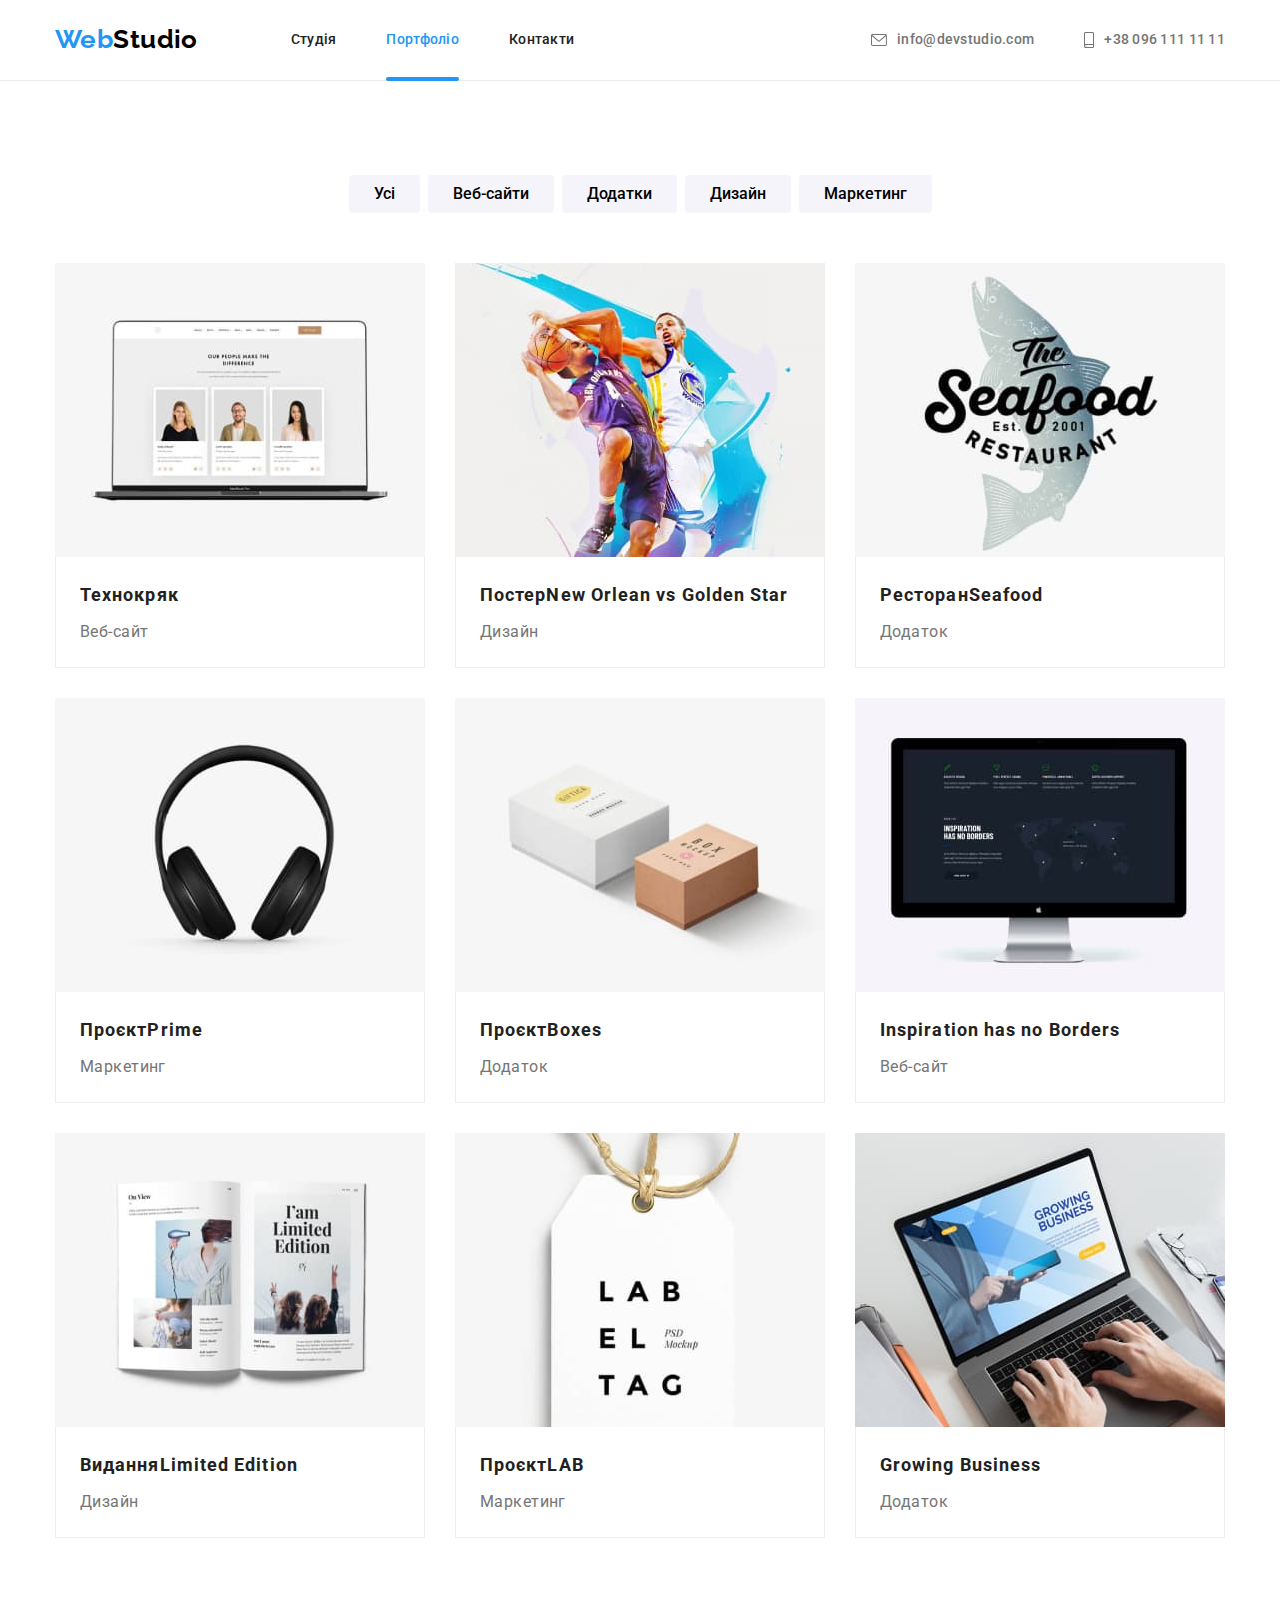
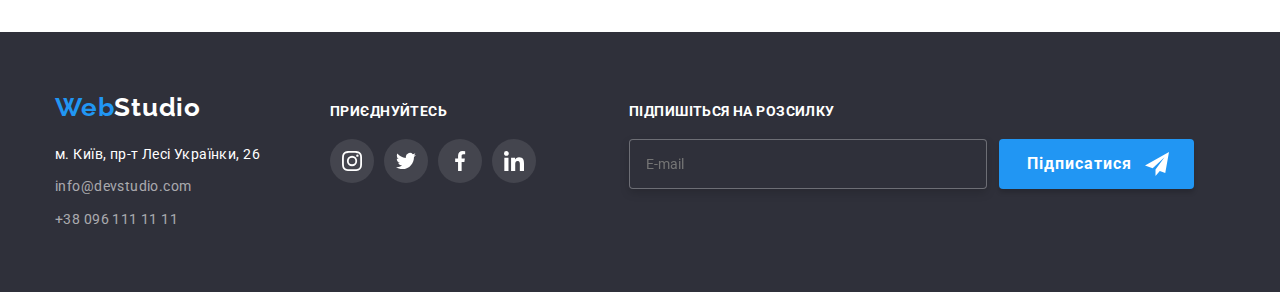
==== portfolio.html @ 055413d2 "add files from goit-markup-hw-06" ====
<!DOCTYPE html>
<html lang="uk">
  <head>
    <meta charset="UTF-8" />
    <meta http-equiv="X-UA-Compatible" content="IE=edge" />
    <meta name="viewport" content="width=device-width, initial-scale=1.0" />
    <title>Portfolio</title>
    <link
      href="https://fonts.googleapis.com/css2?family=Raleway:wght@700&family=Roboto:wght@400;500;700;900&display=swap"
      rel="stylesheet"
    />
    <link
      rel="stylesheet"
      href="https://cdnjs.cloudflare.com/ajax/libs/modern-normalize/1.1.0/modern-normalize.min.css"
    />
    <link rel="stylesheet" href="./css/styles.css" />
  </head>

  <body>
    <header class="page-header">
      <div class="container main-nav">
        <div class="box main-nav">
          <a class="logo link" href="./index.html"
            >Web<span class="studio">Studio</span></a
          >
          <nav>
            <ul class="site-nav list">
              <li class="item">
                <a class="link" href="./index.html">Студія</a>
              </li>
              <li class="item">
                <a class="link current" href="./portfolio.html">Портфоліо</a>
              </li>
              <li class="item">
                <a class="link" href="#">Контакти</a>
              </li>
            </ul>
          </nav>
        </div>

        <div class="box main-nav">
          <ul class="contacts-list list">
            <li class="item">
              <a href="mailto:info@devstudio.com" class="link">
                <svg class="mail-soc-icon" width="16" height="12">
                  <use href="./images/symbol-defs.svg#icon-envelope"></use>
                </svg>
                info@devstudio.com
              </a>
            </li>
            <li class="item">
              <a href="tel:+380961111111" class="link">
                <svg class="tel-soc-icon" width="10" height="16">
                  <use href="./images/symbol-defs.svg#icon-smartphone"></use>
                </svg>
                +38 096 111 11 11</a
              >
            </li>
          </ul>
        </div>
      </div>
    </header>

    <main>
      <section class="portfolio-hero">
        <div class="container">
          <h1 class="visually-hidden">Фільтр</h1>

          <ul class="page-list list">
            <li class="some-item">
              <button class="modal-btn-list" type="button">Усі</button>
            </li>
            <li class="some-item">
              <button class="modal-btn-list" type="button">Веб-сайти</button>
            </li>
            <li class="some-item">
              <button class="modal-btn-list" type="button">Додатки</button>
            </li>
            <li class="some-item">
              <button class="modal-btn-list" type="button">Дизайн</button>
            </li>
            <li class="some-item">
              <button class="modal-btn-list" type="button">Маркетинг</button>
            </li>
          </ul>

          <ul class="portfolio-list list">
            <li class="item">
              <a class="card-link link" href="#">
                <div class="project-thumb">
                  <img
                    src="./images/project1.jpg"
                    alt="Екран ноутбука з відкритим сайтом"
                    width="370"
                    height="294"
                  />
                  <p class="text-overlay">
                    Ресурс пропонує комплексні пропозиції з різним рівнем
                    функціоналу та сервісів. Все це дозволить відвідувачу
                    отримати вичерпні відомості про компанію чи приватну особу.
                  </p>
                </div>

                <div class="card-title">
                  <h2 class="portfolio-title">Технокряк</h2>
                  <p class="portfolio-text">Веб-сайт</p>
                </div>
              </a>
            </li>
            <li class="item">
              <a class="card-link link" href="#">
                <div class="project-thumb">
                  <img
                    src="./images/project2.jpg"
                    alt="Двоє баскетболістів підстрибують з м`ячем"
                    width="370"
                    height="294"
                  />
                  <p class="text-overlay">
                    Ресурс пропонує комплексні пропозиції з різним рівнем
                    функціоналу та сервісів. Все це дозволить відвідувачу
                    отримати вичерпні відомості про компанію чи приватну особу.
                  </p>
                </div>
                <div class="card-title">
                  <h2 class="portfolio-title">
                    Постер<span lang="en">New Orlean vs Golden Star</span>
                  </h2>
                  <p class="portfolio-text">Дизайн</p>
                </div>
              </a>
            </li>
            <li class="item">
              <a class="card-link link" href="#">
                <div class="project-thumb">
                  <img
                    src="./images/project3.jpg"
                    alt="Логотип ресторану морської кухні"
                    width="370"
                    height="294"
                  />
                  <p class="text-overlay">
                    Ресурс пропонує комплексні пропозиції з різним рівнем
                    функціоналу та сервісів. Все це дозволить відвідувачу
                    отримати вичерпні відомості про компанію чи приватну особу.
                  </p>
                </div>
                <div class="card-title">
                  <h2 class="portfolio-title">
                    Ресторан<span lang="en">Seafood</span>
                  </h2>
                  <p class="portfolio-text">Додаток</p>
                </div>
              </a>
            </li>
            <li class="item">
              <a class="card-link link" href="#">
                <div class="project-thumb">
                  <img
                    src="./images/project4.jpg"
                    alt="Безпровідні навушники"
                    width="370"
                    height="294"
                  />
                  <p class="text-overlay">
                    Ресурс пропонує комплексні пропозиції з різним рівнем
                    функціоналу та сервісів. Все це дозволить відвідувачу
                    отримати вичерпні відомості про компанію чи приватну особу.
                  </p>
                </div>
                <div class="card-title">
                  <h2 class="portfolio-title">
                    Проєкт<span lang="en">Prime</span>
                  </h2>
                  <p class="portfolio-text">Маркетинг</p>
                </div>
              </a>
            </li>
            <li class="item">
              <a class="card-link link" href="#">
                <div class="project-thumb">
                  <img
                    src="./images/project5.jpg"
                    alt="Дві коробки більша білого кольору а менша бежевого"
                    width="370"
                    height="294"
                  />
                  <p class="text-overlay">
                    Ресурс пропонує комплексні пропозиції з різним рівнем
                    функціоналу та сервісів. Все це дозволить відвідувачу
                    отримати вичерпні відомості про компанію чи приватну особу.
                  </p>
                </div>
                <div class="card-title">
                  <h2 class="portfolio-title">
                    Проєкт<span lang="en">Boxes</span>
                  </h2>
                  <p class="portfolio-text">Додаток</p>
                </div>
              </a>
            </li>
            <li class="item">
              <a class="card-link link" href="#">
                <div class="project-thumb">
                  <img
                    src="./images/project6.jpg"
                    alt="Монітор макбука з інфографікою"
                    width="370"
                    height="294"
                  />
                  <p class="text-overlay">
                    Ресурс пропонує комплексні пропозиції з різним рівнем
                    функціоналу та сервісів. Все це дозволить відвідувачу
                    отримати вичерпні відомості про компанію чи приватну особу.
                  </p>
                </div>
                <div class="card-title">
                  <h2 class="portfolio-title" lang="en">
                    Inspiration has no Borders
                  </h2>
                  <p class="portfolio-text">Веб-сайт</p>
                </div>
              </a>
            </li>
            <li class="item">
              <a class="card-link link" href="#">
                <div class="project-thumb">
                  <img
                    src="./images/project7.jpg"
                    alt="Відкритий журнал з фотографіями та стильною типографікою"
                    width="370"
                    height="294"
                  />
                  <p class="text-overlay">
                    Ресурс пропонує комплексні пропозиції з різним рівнем
                    функціоналу та сервісів. Все це дозволить відвідувачу
                    отримати вичерпні відомості про компанію чи приватну особу.
                  </p>
                </div>
                <div class="card-title">
                  <h2 class="portfolio-title">
                    Видання<span lang="en">Limited Edition</span>
                  </h2>
                  <p class="portfolio-text">Дизайн</p>
                </div>
              </a>
            </li>

            <li class="item">
              <a class="card-link link" href="#">
                <div class="project-thumb">
                  <img
                    src="./images/project8.jpg"
                    alt="Біла етикетка з написом прямокутної форми на шнурку"
                    width="370"
                    height="294"
                  />
                  <p class="text-overlay">
                    Ресурс пропонує комплексні пропозиції з різним рівнем
                    функціоналу та сервісів. Все це дозволить відвідувачу
                    отримати вичерпні відомості про компанію чи приватну особу.
                  </p>
                </div>
                <div class="card-title">
                  <h2 class="portfolio-title">
                    Проєкт<span lang="en">LAB</span>
                  </h2>
                  <p class="portfolio-text">Маркетинг</p>
                </div>
              </a>
            </li>
            <li class="item">
              <a class="card-link link" href="#">
                <div class="project-thumb">
                  <img
                    src="./images/project9.jpg"
                    alt="Пальці людини набирають на ноутбуці текст"
                    width="370"
                    height="294"
                  />
                  <p class="text-overlay">
                    Ресурс пропонує комплексні пропозиції з різним рівнем
                    функціоналу та сервісів. Все це дозволить відвідувачу
                    отримати вичерпні відомості про компанію чи приватну особу.
                  </p>
                </div>
                <div class="card-title">
                  <h2 class="portfolio-title" lang="en">Growing Business</h2>
                  <p class="portfolio-text">Додаток</p>
                </div>
              </a>
            </li>
          </ul>
        </div>
      </section>
    </main>

    <footer class="footer">
      <div class="container footer-thumb">
        <div class="address-thumb">
          <a href="./index.html" class="logo-footer link"
            >Web<span class="studio">Studio</span></a
          >
          <address>
            <ul class="menu-list">
              <li class="list item">
                <a
                  class="address-link"
                  href="https://goo.gl/maps/z2QzcaadqmwXCN8d9"
                  target="_blank"
                  rel="noopener noreferrer nofollow"
                >
                  м. Київ, пр-т Лесі Українки, 26
                </a>
              </li>
              <li class="list item">
                <a class="link" href="mailto:info@devstudio.com"
                  >info@devstudio.com</a
                >
              </li>
              <li class="list item">
                <a class="link" href="tel:+380961111111">+38 096 111 11 11</a>
              </li>
            </ul>
          </address>
        </div>
        <div class="social-thumb">
          <p class="footer-text">приєднуйтесь</p>
          <ul class="footer-soc-list list">
            <li class="footer-soc-item">
              <a href="" class="footer-soc-link"
                ><svg class="footer-soc-icon" width="20" height="20">
                  <use href="./images/symbol-defs.svg#icon-instagram"></use>
                </svg>
              </a>
            </li>
            <li class="footer-soc-item">
              <a href="" class="footer-soc-link"
                ><svg class="footer-soc-icon" width="20" height="20">
                  <use href="./images/symbol-defs.svg#icon-twitter"></use>
                </svg>
              </a>
            </li>
            <li class="footer-soc-item">
              <a href="" class="footer-soc-link"
                ><svg class="footer-soc-icon" width="20" height="20">
                  <use href="./images/symbol-defs.svg#icon-facebook"></use>
                </svg>
              </a>
            </li>
            <li class="footer-soc-item">
              <a href="" class="footer-soc-link"
                ><svg class="footer-soc-icon" width="20" height="20">
                  <use href="./images/symbol-defs.svg#icon-linkedin"></use>
                </svg>
              </a>
            </li>
          </ul>
        </div>
        <div class="mailing-list-thumb">
          <p class="footer-text">Підпишіться на розсилку</p>
          <form class="form-footer">
            <div class="form-footer-thumb">
              <input
                class="footer-input colortext"
                type="e-mail"
                placeholder="E-mail"
                required
              />
              <button class="btn-footer" type="submit">
                Підписатися
                <svg class="footer-icon-send" width="24" height="24">
                  <use href="./images/icons.svg#icon-send"></use>
                </svg>
              </button>
            </div>
          </form>
        </div>
      </div>
    </footer>
  </body>
</html>
---- css/styles.css ----
/* колір основного тексту #212121 */
/* колір другорядного тексту #757575  */
/* білий  #ffffff */
/* акцент #2196F3 */
/* контакти у футері rgba(255, 255, 255, 0.6) */
/* секція і футер #2F303A  */
/* колір хедера #ECECEC */
/* колір невидимої секції #F5F5F5 */
/* колір секції наша команда #F5F4FA */

:root {
  --primery-text-color: #212121;
  --title-text-color: #757575;
  --accent-text-color: #2196f3;
  --primery-white-color: #ffffff;
  --primery-black-color: #000000;
  --bg-footer-color: #2f303a;
  --bg-our-team: #f5f4fa;
  --address-footer: rgba(255, 255, 255, 0.6);
  --button-color: #188ce8;
  --button-bcg-color: #f5f4fa;
}

body {
  background-color: var(--primery-white-color);
  font-family: "Roboto", sans-serif;
  color: var(--primery-text-color);
  font-size: 14px;
  letter-spacing: 0.03em;
}

.list {
  list-style: none;
  padding: 0;
  margin: 0;
}
.link {
  text-decoration: none;
}

.container {
  width: 1200px;
  padding: 0 15px;
  margin: 0 auto;
}

h1,
h2,
h3,
h4,
h5,
h6,
p,
ul {
  margin: 0;
}

img {
  display: block;
  max-width: 100%;
  height: auto;
}

button {
  cursor: pointer;
  border: none;
  font-family: inherit;
}

a {
  cursor: pointer;
}

/* header */

.box {
  width: 1200px;
  padding: 0;
  margin: 0 auto;
}

.logo {
  padding: 24px 0 25px 0;
  display: block;
  color: var(--accent-text-color);
  font-family: "Raleway";
  font-weight: 700;
  font-size: 26px;
  line-height: 1.19;
}
.studio {
  color: var(--primery-black-color);
}

.main-nav {
  display: flex;
}

.page-header {
  width: 100%;

  border-bottom: 1px solid #ececec;
  background-color: var(--primery-white-color);
}

.site-nav .link {
  position: relative;
  display: block;
  padding-top: 32px;
  padding-bottom: 32px;

  color: var(--primery-text-color);
  font-weight: 500;
  font-size: 14px;
  line-height: 1.14;
  letter-spacing: 0.02em;
  transition: color 250ms cubic-bezier(0.4, 0, 0.2, 1);
}

.current::after {
  content: "";
  position: absolute;
  left: 0;
  bottom: -1px;

  display: block;
  width: 100%;
  height: 4px;
  border-radius: 2px;
  background-color: var(--accent-text-color);
}

.site-nav {
  display: flex;
  margin-left: 93px;
}

.site-nav .item:not(:last-child) {
  margin-right: 50px;
}

.site-nav .link:hover,
.site-nav .link:focus {
  color: var(--accent-text-color);
}

.site-nav .link.current {
  color: var(--accent-text-color);
}

.contacts-list .link {
  padding-top: 32px;
  padding-bottom: 32px;
  display: flex;
  align-items: center;

  color: var(--title-text-color);
  font-weight: 500;
  font-size: 14px;
  line-height: 1.14;
  letter-spacing: 0.02em;

  transition: color 250ms cubic-bezier(0.4, 0, 0.2, 1);
}

.contacts-list {
  display: flex;
  margin-left: auto;
}

.mail-soc-icon {
  fill: currentColor;
  margin-right: 10px;
}

.tel-soc-icon {
  fill: currentColor;
  margin-right: 10px;
}

.contacts-list .mail-soc-icon:hover,
.contacts-list .mail-soc-icon:focus {
  color: var(--accent-text-color);
}

.contacts-list .item:not(:last-child) {
  margin-right: 50px;
}

.contacts-list .link:hover,
.contacts-list .link:focus {
  color: var(--accent-text-color);
}

/* hero */

.visually-hidden {
  position: absolute;
  white-space: nowrap;
  width: 1px;
  height: 1px;
  overflow: hidden;
  border: 0;
  padding: 0;
  clip: rect(0 0 0 0);
  clip-path: inset(50%);
  margin: -1px;
}

.hero {
  background-color: #c4c4c4;
  text-align: center;
  padding-top: 200px;
  padding-bottom: 200px;
}

.hero {
  margin: auto;
  min-height: 480px;
  max-width: 1600px;
  background-image: linear-gradient(
      rgba(47, 48, 58, 0.4),
      rgba(47, 48, 58, 0.4)
    ),
    url(../images/hero-bcg.jpg);
  background-repeat: no-repeat;
  background-position: center;
  background-size: cover;
}

.hero-title {
  margin-left: auto;
  margin-right: auto;
  max-width: 696px;

  color: var(--primery-white-color);
  font-weight: 900;
  font-size: 44px;
  line-height: 1.36;
  letter-spacing: 0.06em;
  text-transform: uppercase;
}

.modal-btn {
  display: inline-block;
  margin: 0 auto;
  margin-top: 30px;

  border-radius: 4px;
  min-width: 216px;
  padding: 10px 32px;

  background-color: var(--accent-text-color);
  color: var(--primery-white-color);
  font-weight: 700;
  font-size: 16px;
  line-height: 1.87;
  text-decoration: none;
  letter-spacing: 0.06em;

  transition: background-color 250ms cubic-bezier(0.4, 0, 0.2, 1);
}

.modal-btn:hover,
.modal-btn:focus {
  background-color: var(--button-color);
}

/* features */

.features-list .title {
  color: var(--primery-text-color);
  font-weight: 700;
  font-size: 14px;
  line-height: 1.14;
  text-transform: uppercase;
  margin-bottom: 10px;
}

.features {
  padding-top: 94px;
}

.features-list {
  display: flex;
}

.features-list .item:not(:last-child) {
  margin-right: 30px;
}

.features-list .text {
  color: var(--title-text-color);
  font-size: 14px;
  line-height: 1.71;
  max-width: 270px;
}

.thumb {
  display: flex;
  background-color: #f5f4fa;
  width: 270px;
  height: 120px;
  margin-bottom: 30px;
  align-items: center;
  justify-content: center;
}

/* work */

.style-title {
  font-weight: 700;
  font-size: 36px;
  line-height: 1.16;
  text-align: center;
  margin-bottom: 50px;
}

.work {
  padding-top: 94px;
  padding-bottom: 94px;
}

.work-list {
  position: relative;
  display: flex;
  padding-left: 0;
}

.work-list .item {
  max-width: 370px;
}

.work-list .work-item:not(:last-child) {
  margin-right: 30px;
}

.activity-1 {
  position: absolute;
  bottom: 0;
  left: 0;
  width: 370px;
  height: 70px;
  background: rgba(47, 48, 58, 0.8);
}

.activity-2 {
  position: absolute;
  bottom: 0;
  left: 400px;
  width: 370px;
  height: 70px;
  background: rgba(47, 48, 58, 0.8);
}

.activity-3 {
  position: absolute;
  bottom: 0;
  left: 800px;
  width: 370px;
  height: 70px;
  background: rgba(47, 48, 58, 0.8);
}

.activity-text {
  position: absolute;
  top: 50%;
  left: 50%;
  transform: translate(-50%, -50%);

  font-weight: 700;
  font-size: 14px;
  line-height: calc(16 / 14);
  text-align: center;
  letter-spacing: 0.03em;
  text-transform: uppercase;

  color: var(--primery-white-color);
}

/* team */

.team {
  background-color: var(--bg-our-team);
}

.team-box {
  padding-top: 30px;
  padding-bottom: 30px;
  text-align: center;
}

.subtitle-team {
  font-weight: 500;
  font-size: 16px;
  line-height: 1.19;
  margin-bottom: 10px;
}

.team .text {
  color: var(--title-text-color);
  font-size: 16px;
  line-height: 1.19;
}

.team {
  padding-top: 94px;
  padding-bottom: 94px;
}

.team-list {
  display: flex;
  padding-left: 0;
}

.team-list .bcg:not(:last-child) {
  margin-right: 30px;
}

.bcg {
  width: 270px;
  height: 428px;
  left: 215px;
  top: 1632px;
  background: var(--primery-white-color);
  box-shadow: 0px 1px 3px rgba(0, 0, 0, 0.12), 0px 1px 1px rgba(0, 0, 0, 0.14),
    0px 2px 1px rgba(0, 0, 0, 0.2);
  border-radius: 0px 0px 4px 4px;
}

.team-soc-list {
  display: flex;
  gap: 10px;
  align-items: center;
  justify-content: center;
  margin-top: 16px;
}

.soc-icon {
  color: #afb1b8;
}

.team-soc-item {
  height: 44px;
  width: 44px;
}

.team-soc-link {
  display: flex;
  fill: currentColor;
  text-decoration: none;
  background-color: var(--primery-white-color);
  align-items: center;
  justify-content: center;
  border-radius: 50%;
  width: 100%;
  height: 100%;
  fill: #afb1b8;

  transition: background-color 250ms cubic-bezier(0.4, 0, 0.2, 1);
}

.team-soc-link:hover,
.team-soc-link:focus {
  background-color: var(--accent-text-color);
  fill: var(--primery-white-color);
}

/* Clients */

.clients {
  background-color: var(--primery-white-color);
  padding-top: 94px;
  padding-bottom: 94px;
}

.clients-title {
  font-size: 36px;
  line-height: calc(42 / 36);
  text-align: center;
  letter-spacing: 0.03em;
  color: var(--primery-text-color);
}

.clients-list {
  display: flex;
  margin-top: 50px;

  gap: 30px;
  align-items: center;
  justify-content: center;
}

.clients-item {
  width: 170px;
  height: 92px;
}

.clients-logo-link {
  display: flex;
  fill: currentColor;
  align-items: center;
  justify-content: center;
  border: 1px solid #afb1b8;
  border-radius: 4px;
  width: 100%;
  height: 100%;
  fill: #afb1b8;
  transition: border-color 250ms cubic-bezier(0.4, 0, 0.2, 1),
    fill 250ms cubic-bezier(0.4, 0, 0.2, 1);
}

.clients-logo-link:hover,
.clients-logo-link:focus {
  border-color: var(--accent-text-color);
  fill: var(--accent-text-color);
}

/* footer */

.footer {
  display: flex;
  align-items: baseline;
  background-color: var(--bg-footer-color);
  padding-top: 60px;
  padding-bottom: 60px;
}

.logo-footer {
  display: inline-block;
  margin-bottom: 20px;

  color: var(--accent-text-color);
  font-family: "Raleway";
  font-weight: 700;
  font-size: 26px;
  line-height: 1.19;
  letter-spacing: 0.03em;
}

.logo-footer .studio {
  color: var(--primery-white-color);
}

.menu-list .link {
  font-size: 14px;
  line-height: 1.71;
}

.menu-list {
  padding-left: 0;
}

.menu-list .item:not(:last-child) {
  margin-bottom: 9px;
}

address .link {
  font-style: normal;
  font-size: 14px;
  line-height: 1.7;
  color: var(--address-footer);
  transition: color 250ms cubic-bezier(0.4, 0, 0.2, 1);
}

address .link:hover,
address .link:focus {
  color: var(--accent-text-color);
}
.address-link:hover,
.address-link:focus {
  color: var(--accent-text-color);
}

.address-link {
  font-style: normal;
  font-size: 14px;
  line-height: 1.7;
  color: var(--primery-white-color);
  text-decoration: none;
  transition: color 250ms cubic-bezier(0.4, 0, 0.2, 1);
}

.footer-thumb {
  display: flex;
  align-items: baseline;
}

.address-thumb {
  margin-right: 70px;
}

.footer-text {
  color: var(--primery-white-color);
  font-weight: 700;
  font-size: 14px;
  line-height: calc(16 / 14);
  letter-spacing: 0.03em;
  text-transform: uppercase;
}

.footer-soc-list {
  display: flex;
  gap: 10px;
  margin-top: 20px;
}

.footer-soc-item {
  width: 44px;
  height: 44px;
}

.footer-soc-link {
  display: flex;
  fill: currentColor;
  text-decoration: none;
  background-color: rgba(255, 255, 255, 0.1);
  align-items: center;
  justify-content: center;
  border-radius: 50%;
  width: 100%;
  height: 100%;
  transition: background-color 250ms cubic-bezier(0.4, 0, 0.2, 1);
}

.footer-soc-icon {
  color: var(--primery-white-color);
}

.footer-soc-link:hover,
.footer-soc-link:focus {
  background-color: var(--accent-text-color);
}

.soc-icon:hover,
.soc-icon:focus {
  color: var(--primery-white-color);
}

.footer-input {
  background-color: var(--bg-footer-color);
  margin-top: 20px;
  width: 358px;
  height: 50px;
  border: 1px solid rgba(255, 255, 255, 0.3);
  filter: drop-shadow(0px 4px 4px rgba(0, 0, 0, 0.15));
  border-radius: 4px;
}

.footer-input {
  padding: 15px 16px;
}

.colortext {
  color: var(--primery-white-color);
}

.footer-input:focus {
  border: 1px solid var(--accent-text-color);
  outline: transparent;
}

.btn-footer {
  position: relative;
  background-color: var(--accent-text-color);
  color: var(--primery-white-color);

  padding: 10px 62px 10px 28px;
  font-weight: bold;
  font-size: 16px;
  letter-spacing: 0.06em;
  line-height: calc(30 / 16);
  box-shadow: 0px 4px 4px rgba(0, 0, 0, 0.15);
  border-radius: 4px;

  transition: background-color 250ms cubic-bezier(0.4, 0, 0.2, 1);
}

.btn-footer:hover,
.btn-footer:focus {
  background-color: var(--button-color);
}

.footer-icon-send {
  position: absolute;
  fill: currentColor;
  top: 50%;
  right: 13px;
  transform: translate(-50%, -50%);
}

.form-footer-thumb {
  display: flex;
  align-items: flex-end;
  gap: 12px;
}

.mailing-list-thumb {
  margin-left: 93px;
}

/* portfolio */

.modal-btn-list {
  padding: 6px 25px;
  border-radius: 4px;

  background-color: var(--button-bcg-color);
  font-style: normal;
  font-weight: 500;
  font-size: 16px;
  line-height: 1.62;
  transition: background-color 250ms cubic-bezier(0.4, 0, 0.2, 1);
}

.page-list {
  display: flex;
  margin-bottom: 50px;
  justify-content: center;
}

.modal-btn-list:hover,
.modal-btn-list:focus {
  color: var(--primery-white-color);
  background-color: var(--accent-text-color);
}

.page-list .item {
  margin-right: 8px;
}

.modal-btn-list:hover,
.modal-btn-list:focus {
  box-shadow: 0px 3px 1px rgba(0, 0, 0, 0.1), 0px 1px 2px rgba(0, 0, 0, 0.08),
    0px 2px 2px rgba(0, 0, 0, 0.12);
}

.some-item:not(:last-child) {
  margin-right: 8px;
}

.portfolio-hero {
  padding-top: 94px;
  padding-bottom: 94px;
}

.portfolio-title {
  margin-bottom: 4px;
  color: var(--primery-text-color);
  font-weight: 700;
  font-size: 18px;
  line-height: 2;
  letter-spacing: 0.06em;
}

.portfolio-text {
  color: var(--title-text-color);
  font-size: 16px;
  line-height: 1.87;
}

.portfolio-list {
  display: flex;
  flex-wrap: wrap;
}

.card-link {
  display: block;
}

.card-link:hover .text-overlay {
  transform: translateY(0);
}

.card-link:hover,
.card-link:focus {
  box-shadow: 0px 1px 1px rgba(0, 0, 0, 0.12), 0px 4px 4px rgba(0, 0, 0, 0.06),
    1px 4px 6px rgba(0, 0, 0, 0.16);
}

.portfolio-list .item {
  width: 370px;
  margin-right: 30px;
  margin-bottom: 30px;
}

.portfolio-list .item:nth-child(3n) {
  margin-right: 0;
}

.portfolio-list .item:nth-last-child(-n + 3) {
  margin-bottom: 0;
}

.card-title {
  padding: 20px 24px;
  border: 1px solid #eeeeee;
  border-top: none;
}

.project-thumb {
  position: relative;
  overflow: hidden;
}

.text-overlay {
  position: absolute;
  display: flex;
  justify-content: center;
  align-items: center;
  top: 0;
  left: 0;
  height: 101%;
  width: 100%;
  padding: 63px 24px;

  transform: translateY(100%);
  transition: transform 250ms cubic-bezier(0.4, 0, 0.2, 1);

  font-weight: 400;
  font-size: 18px;
  line-height: calc(28 / 18);
  letter-spacing: 0.03em;

  color: var(--primery-white-color);
  background-color: rgba(33, 150, 243, 0.9);
}

.backdrop {
  position: fixed;
  bottom: 0;
  left: 0;
  width: 100%;
  height: 100%;
  background-color: rgba(0, 0, 0, 0.2);

  transition: opacity 250ms cubic-bezier(0.4, 0, 0.2, 1),
    visibility 250ms cubic-bezier(0.4, 0, 0.2, 1);
}

.modal {
  position: absolute;
  top: 50%;
  left: 50%;

  width: 528px;
  height: 581px;
  background-color: var(--primery-white-color);
  box-shadow: 0px 1px 3px rgba(0, 0, 0, 0.12), 0px 1px 1px rgba(0, 0, 0, 0.14),
    0px 2px 1px rgba(0, 0, 0, 0.2);
  border-radius: 4px;
  padding: 40px;

  transform: translate(-50%, -50%) scale(1);
  transition: transform 250ms cubic-bezier(0.4, 0, 0.2, 1);
}

.backdrop.is-hidden .modal {
  transform: translate(-50%, -50%) scale(0);
}

.btn-close {
  position: absolute;
  top: 8px;
  right: 8px;

  width: 30px;
  height: 30px;
  background: var(--primery-white-color);
  border: 1px solid rgba(0, 0, 0, 0.1);
  border-radius: 50%;

  display: flex;
  justify-content: center;
  align-items: center;

  transition: background-color 250ms cubic-bezier(0.4, 0, 0.2, 1);
}

.btn-close:hover,
.btn-close:focus {
  fill: var(--accent-text-color);
}

.is-hidden {
  opacity: 0;
  visibility: hidden;
  pointer-events: none;
}

.modal-title {
  font-weight: 700;
  font-size: 20px;
  line-height: calc(23 / 20);
  text-align: center;
  letter-spacing: 0.03em;
  margin-bottom: 12px;
  color: var(--primery-text-color);
}

.form-field {
  position: relative;

  display: flex;
  flex-direction: column;
  margin-bottom: 10px;

  font-weight: 400;
  font-size: 12px;
  line-height: calc(14 / 12);

  letter-spacing: 0.01em;
  color: var(--title-text-color);
}

.modal-form .form-field:nth-last-child(-n + 3) {
  margin-bottom: 0;
}

.form-input-icon {
  position: absolute;
  top: 50%;
  left: 12px;
  transition: color 250ms cubic-bezier(0.4, 0, 0.2, 1);
}

.form-input {
  margin: 0;
  padding-left: 42px;
  width: 100%;
  height: 40px;
  border: 1px solid rgba(33, 33, 33, 0.2);
  border-radius: 4px;
  outline: transparent;
  transition: outline 250ms cubic-bezier(0.4, 0, 0.2, 1);
}

.form-comment {
  outline: transparent;
  transition: outline 250ms cubic-bezier(0.4, 0, 0.2, 1);
}

.form-input:focus,
.form-comment:focus {
  border: 1px solid var(--accent-text-color);
}

.form-field:focus-within > .form-input-icon {
  fill: var(--accent-text-color);
}

.form-label {
  font-weight: 400;
  font-size: 12px;
  line-height: calc(14 / 12);

  letter-spacing: 0.01em;

  color: var(--title-text-color);
  margin-bottom: 4px;
}

.send-btn {
  display: block;
  margin: 0 auto;
  width: 200px;
  height: 50px;
  margin-top: 30px;
  padding: 0;
  background: var(--accent-text-color);
  box-shadow: 0px 4px 4px rgba(0, 0, 0, 0.15);
  border-radius: 4px;
  align-items: center;
  text-align: center;
  letter-spacing: 0.06em;

  font-weight: 700;
  font-size: 16px;
  line-height: calc(30 / 16);

  color: var(--primery-white-color);
  transition: background-color 250ms cubic-bezier(0.4, 0, 0.2, 1);
}

.send-btn:hover,
.send-btn:focus {
  background-color: var(--button-color);
}

.form-comment {
  height: 120px;
  width: 100%;
  border: 1px solid rgba(33, 33, 33, 0.2);
  border-radius: 4px;
  resize: none;
  padding: 12px 16px;
  margin-bottom: 20px;
}

.form-comment::placeholder {
  font-weight: 400;
  font-size: 12px;
  line-height: calc(14 / 12);
  letter-spacing: 0.01em;

  color: rgba(117, 117, 117, 0.5);
}

.modal-accept {
  color: var(--accent-text-color);
  text-decoration: underline;
}

.text-checkbox {
  font-weight: 400;
  font-size: 14px;
  line-height: calc(24 / 14);

  letter-spacing: 0.03em;

  color: var(--title-text-color);

  display: flex;
  align-items: center;
  justify-content: center;
}

.text-checkbox span {
  width: 16px;
  height: 15px;
  border: 2px solid var(--primery-text-color);
  border-radius: 2px;
  margin-right: 10px;
  display: flex;
  align-items: center;
  justify-content: center;
  fill: transparent;
}

.checkbox:checked + .text-checkbox span {
  background-color: var(--accent-text-color);
  border-color: transparent;
  fill: #ffffff;
}

.checkbox:focus + .text-checkbox span {
  border-color: var(--accent-text-color);
}
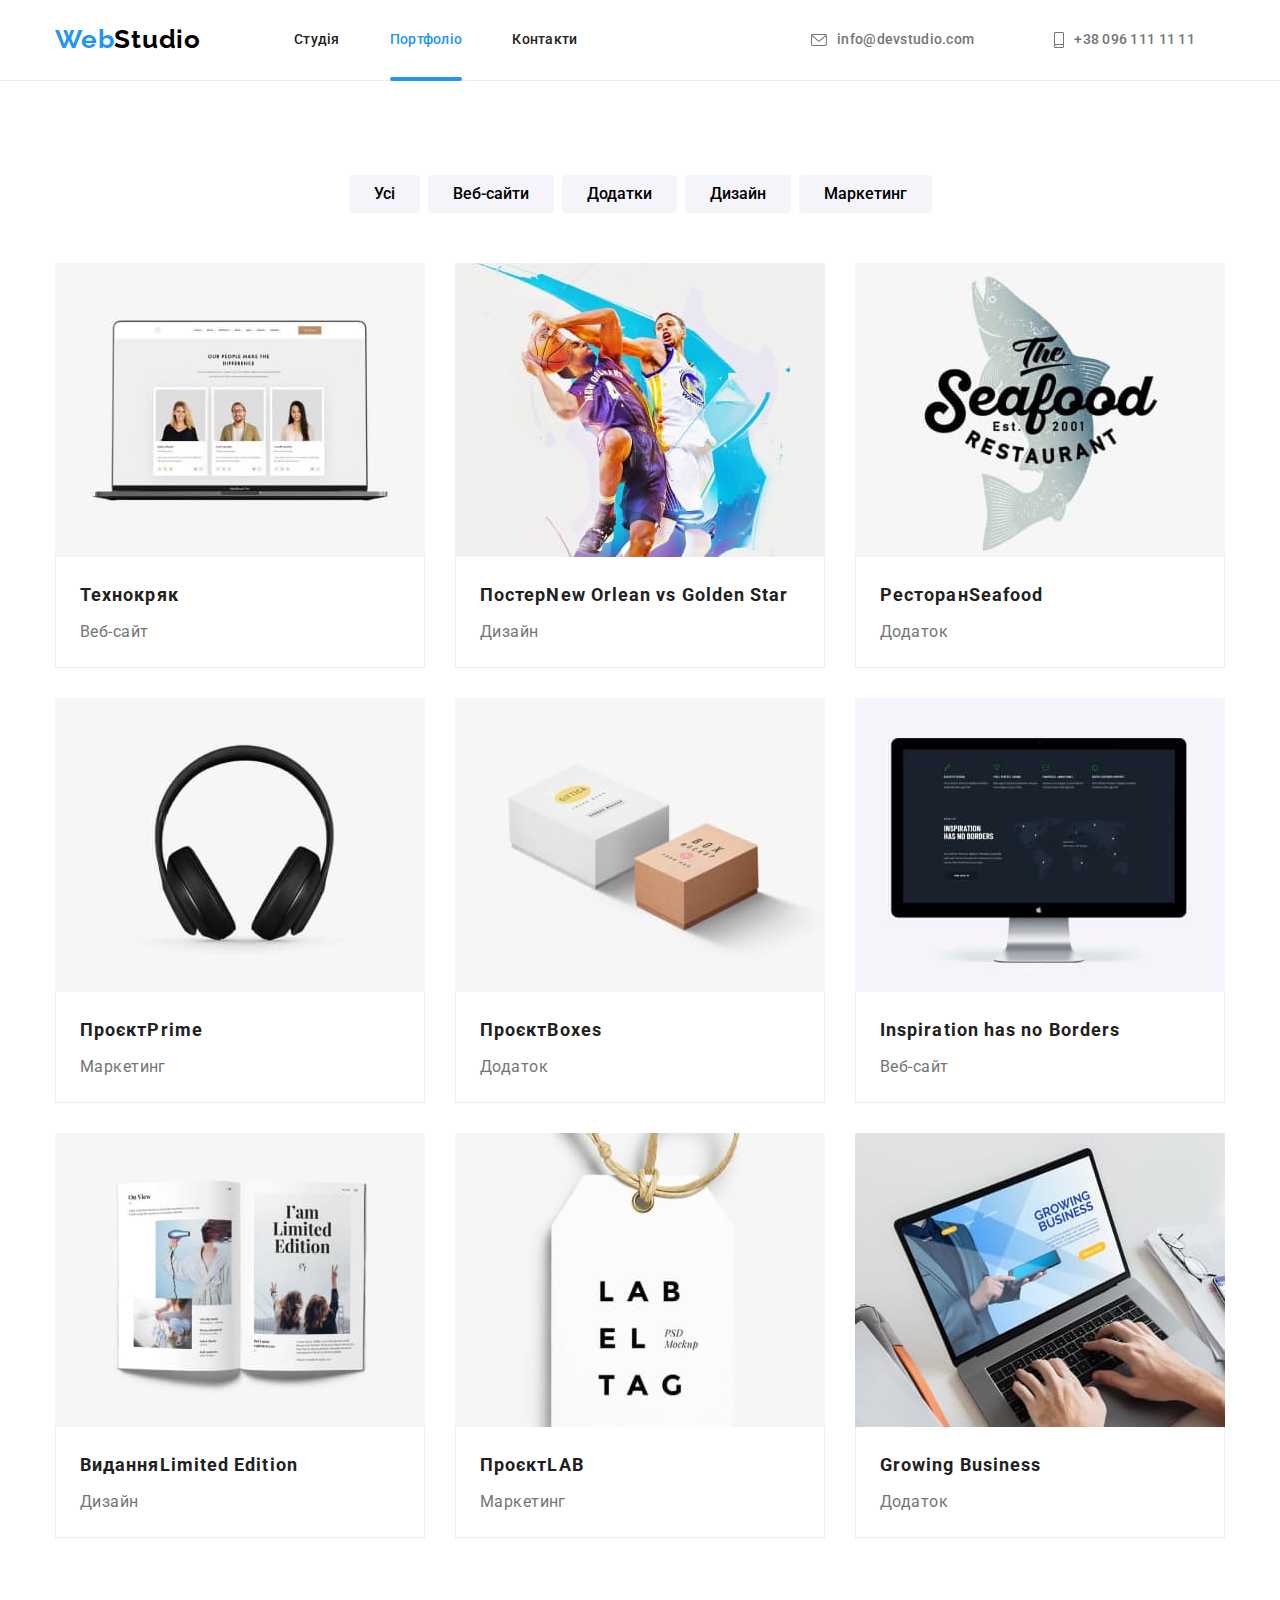
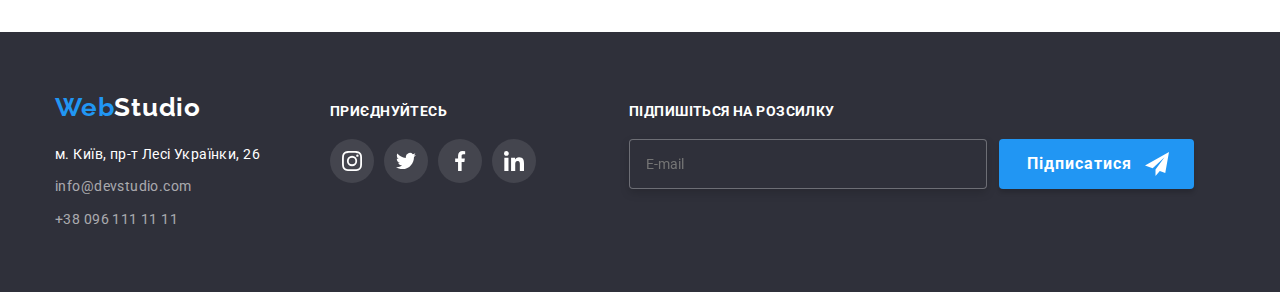
==== commit 51be9623: "SCSS BEM" ====
--- a/portfolio.html
+++ b/portfolio.html
@@ -13,43 +13,49 @@
       rel="stylesheet"
       href="https://cdnjs.cloudflare.com/ajax/libs/modern-normalize/1.1.0/modern-normalize.min.css"
     />
+    <link rel="stylesheet" href="./css/main.min.css" />
     <link rel="stylesheet" href="./css/styles.css" />
   </head>
 
   <body>
     <header class="page-header">
-      <div class="container main-nav">
-        <div class="box main-nav">
+      <div class="container main__nav">
+        <div class="box main__nav">
           <a class="logo link" href="./index.html"
             >Web<span class="studio">Studio</span></a
           >
           <nav>
             <ul class="site-nav list">
-              <li class="item">
-                <a class="link" href="./index.html">Студія</a>
-              </li>
-              <li class="item">
-                <a class="link current" href="./portfolio.html">Портфоліо</a>
-              </li>
-              <li class="item">
-                <a class="link" href="#">Контакти</a>
+              <li class="site-nav__item">
+                <a class="site-nav__link link" href="./index.html">Студія</a>
+              </li>
+              <li class="site-nav__item">
+                <a class="site-nav__link link current" href="./portfolio.html"
+                  >Портфоліо</a
+                >
+              </li>
+              <li class="site-nav__item">
+                <a class="site-nav__link link" href="#">Контакти</a>
               </li>
             </ul>
           </nav>
         </div>
 
-        <div class="box main-nav">
+        <div class="box main__nav">
           <ul class="contacts-list list">
-            <li class="item">
-              <a href="mailto:info@devstudio.com" class="link">
+            <li class="contacts-list__item">
+              <a
+                href="mailto:info@devstudio.com"
+                class="contacts-list__link link"
+              >
                 <svg class="mail-soc-icon" width="16" height="12">
                   <use href="./images/symbol-defs.svg#icon-envelope"></use>
                 </svg>
                 info@devstudio.com
               </a>
             </li>
-            <li class="item">
-              <a href="tel:+380961111111" class="link">
+            <li class="contacts-list__item">
+              <a href="tel:+380961111111" class="contacts-list__link link">
                 <svg class="tel-soc-icon" width="10" height="16">
                   <use href="./images/symbol-defs.svg#icon-smartphone"></use>
                 </svg>
--- a/css/main.min.css
+++ b/css/main.min.css
@@ -0,0 +1 @@
+:root{--primery-text-color: #212121;--title-text-color: #757575;--accent-text-color: #2196f3;--primery-white-color: #ffffff;--primery-black-color: #000000;--bg-footer-color: #2f303a;--bg-our-team: #f5f4fa;--address-footer: rgba(255, 255, 255, 0.6);--button-color: #188ce8;--button-bcg-color: #f5f4fa}.visually-hidden{position:absolute;white-space:nowrap;width:1px;height:1px;overflow:hidden;border:0;padding:0;clip:rect(0 0 0 0);-webkit-clip-path:inset(50%);clip-path:inset(50%);margin:-1px}.container{width:1200px;padding:0 15px;margin:0 auto}h1,h2,h3,h4,h5,h6,p,ul{margin:0}img{display:block;max-width:100%;height:auto}button{cursor:pointer;border:none;font-family:inherit}a{cursor:pointer}body{background-color:var(--primery-white-color);font-family:"Roboto",sans-serif;color:var(--primery-text-color);font-size:14px;letter-spacing:.03em}.list{list-style:none;padding:0;margin:0}.link{text-decoration:none}.page-header{width:100%;border-bottom:1px solid #ececec;background-color:var(--primery-white-color)}.box{width:1200px;padding:0;margin:0 auto}.main__nav{display:flex}.site-nav__link{position:relative;display:block;padding-top:32px;padding-bottom:32px;color:var(--primery-text-color);font-weight:500;font-size:14px;line-height:1.14;letter-spacing:.02em;transition:color 250ms cubic-bezier(0.4, 0, 0.2, 1)}.site-nav__link:hover,.site-nav__link:focus{color:var(--accent-text-color)}.site-nav__link.current{color:var(--accent-text-color)}.site-nav{display:flex;margin-left:93px}.site-nav__item:not(:last-child){margin-right:50px}.current::after{content:"";position:absolute;left:0;bottom:-1px;display:block;width:100%;height:4px;border-radius:2px;background-color:var(--accent-text-color)}.contacts-list{display:flex;margin-left:auto}.contacts-list__link{padding-top:32px;padding-bottom:32px;display:flex;align-items:center;margin-right:30px;color:var(--title-text-color);font-weight:500;font-size:14px;line-height:1.14;letter-spacing:.02em;transition:color 250ms cubic-bezier(0.4, 0, 0.2, 1)}.contacts-list__link:hover,.contacts-list__link.link:focus{color:var(--accent-text-color)}.contacts-list__item:not(:last-child){margin-right:50px}.mail-soc-icon{fill:currentColor;margin-right:10px}.contacts-list .mail-soc-icon:hover,.contacts-list .mail-soc-icon:focus{color:var(--accent-text-color)}.tel-soc-icon{fill:currentColor;margin-right:10px}.logo{display:block;padding:24px 0 25px 0;font-family:"Raleway";font-weight:700;font-size:26px;line-height:1.19;letter-spacing:.03em;color:var(--accent-text-color)}.studio{color:var(--primery-black-color)}.logo-footer{display:inline-block;margin-bottom:20px;font-family:"Raleway";font-weight:700;font-size:26px;line-height:1.19;letter-spacing:.03em;color:var(--accent-text-color)}.logo-footer .studio{color:var(--primery-white-color)}.hero{background-color:#c4c4c4;text-align:center;padding-top:200px;padding-bottom:200px}.hero{margin:auto;min-height:480px;max-width:1600px;background-image:linear-gradient(rgba(47, 48, 58, 0.4), rgba(47, 48, 58, 0.4)),url(../images/hero-bcg.jpg);background-repeat:no-repeat;background-position:center;background-size:cover}.hero-title{margin-left:auto;margin-right:auto;max-width:696px;color:var(--primery-white-color);font-weight:900;font-size:44px;line-height:1.36;letter-spacing:.06em;text-transform:uppercase}.modal-btn{display:inline-block;margin:0 auto;margin-top:30px;border-radius:4px;min-width:216px;padding:10px 32px;background-color:var(--accent-text-color);color:var(--primery-white-color);font-weight:700;font-size:16px;line-height:1.87;text-decoration:none;letter-spacing:.06em;transition:background-color 250ms cubic-bezier(0.4, 0, 0.2, 1)}.modal-btn:hover,.modal-btn:focus{background-color:var(--button-color)}.btn-footer{position:relative;background-color:var(--accent-text-color);color:var(--primery-white-color);padding:10px 62px 10px 28px;font-weight:bold;font-size:16px;letter-spacing:.06em;line-height:1.875;box-shadow:0px 4px 4px rgba(0,0,0,.15);border-radius:4px;transition:background-color 250ms cubic-bezier(0.4, 0, 0.2, 1)}.btn-footer:hover,.btn-footer:focus{background-color:var(--button-color)}.modal-btn-list{padding:6px 25px;border-radius:4px;background-color:var(--button-bcg-color);font-style:normal;font-weight:500;font-size:16px;line-height:1.62;transition:background-color 250ms cubic-bezier(0.4, 0, 0.2, 1)}.modal-btn-list:hover,.modal-btn-list:focus{color:var(--primery-white-color);background-color:var(--accent-text-color);box-shadow:0px 3px 1px rgba(0,0,0,.1),0px 1px 2px rgba(0,0,0,.08),0px 2px 2px rgba(0,0,0,.12)}.features__title{color:var(--primery-text-color);font-weight:700;font-size:14px;line-height:1.14;text-transform:uppercase;margin-bottom:10px}.features{padding-top:94px}.features__list{display:flex}.features__item:not(:last-child){margin-right:30px}.features__text{color:var(--title-text-color);font-size:14px;line-height:1.71;max-width:270px}.features__thumb{display:flex;background-color:#f5f4fa;width:270px;height:120px;margin-bottom:30px;align-items:center;justify-content:center}.work-title{font-weight:700;font-size:36px;line-height:1.16;text-align:center;letter-spacing:.03em;color:var(--primery-text-color);margin-bottom:50px}.team-title{font-weight:700;font-size:36px;line-height:1.16;text-align:center;letter-spacing:.03em;color:var(--primery-text-color);margin-bottom:50px}.clients__title{font-weight:700;font-size:36px;line-height:1.16;text-align:center;letter-spacing:.03em;color:var(--primery-text-color);margin-bottom:50px}.work{padding-top:94px;padding-bottom:94px}.work-list{position:relative;display:flex;padding-left:0}.work-list.item{max-width:370px}.work-list .work-item:not(:last-child){margin-right:30px}.activity-1{position:absolute;bottom:0;left:0;width:370px;height:70px;background:rgba(47,48,58,.8)}.activity-2{position:absolute;bottom:0;left:400px;width:370px;height:70px;background:rgba(47,48,58,.8)}.activity-3{position:absolute;bottom:0;left:800px;width:370px;height:70px;background:rgba(47,48,58,.8)}.activity-text{position:absolute;top:50%;left:50%;transform:translate(-50%, -50%);font-weight:700;font-size:14px;line-height:1.1428571429;text-align:center;letter-spacing:.03em;text-transform:uppercase;color:var(--primery-white-color)}.team-soc-list{display:flex;gap:10px;align-items:center;justify-content:center;margin-top:16px}.soc-icon{color:#afb1b8}.team-soc-item{height:44px;width:44px}.team-soc-link{display:flex;fill:currentColor;text-decoration:none;background-color:var(--primery-white-color);align-items:center;justify-content:center;border-radius:50%;width:100%;height:100%;fill:#afb1b8;transition:background-color 250ms cubic-bezier(0.4, 0, 0.2, 1)}.team-soc-link:hover,.team-soc-link:focus{background-color:var(--accent-text-color);fill:var(--primery-white-color)}.footer-soc-list{display:flex;gap:10px;margin-top:20px}.footer-soc-item{width:44px;height:44px}.footer-soc-link{display:flex;fill:currentColor;text-decoration:none;background-color:rgba(255,255,255,.1);align-items:center;justify-content:center;border-radius:50%;width:100%;height:100%;transition:background-color 250ms cubic-bezier(0.4, 0, 0.2, 1)}.footer-soc-link:hover,.footer-soc-link:focus{background-color:var(--accent-text-color)}.footer-soc-icon{color:var(--primery-white-color)}.soc-icon:hover,.soc-icon:focus{color:var(--primery-white-color)}.team-box{padding-top:30px;padding-bottom:30px;text-align:center}.subtitle-team{font-weight:500;font-size:16px;line-height:1.19;margin-bottom:10px}.team{padding-top:94px;padding-bottom:94px;background-color:var(--bg-our-team)}.team.text{color:var(--title-text-color);font-size:16px;line-height:1.19}.team-list{display:flex;padding-left:0}.bcg{width:270px;height:428px;left:215px;top:1632px;background:var(--primery-white-color);box-shadow:0px 1px 3px rgba(0,0,0,.12),0px 1px 1px rgba(0,0,0,.14),0px 2px 1px rgba(0,0,0,.2);border-radius:0px 0px 4px 4px}.team-list .bcg:not(:last-child){margin-right:30px}.clients{background-color:var(--primery-white-color);padding-top:94px;padding-bottom:94px}.clients__list{display:flex;gap:30px;align-items:center;justify-content:center}.clients__item{width:170px;height:92px}.clients__link{display:flex;fill:currentColor;align-items:center;justify-content:center;border:1px solid #afb1b8;border-radius:4px;width:100%;height:100%;fill:#afb1b8;transition:border-color 250ms cubic-bezier(0.4, 0, 0.2, 1),fill 250ms cubic-bezier(0.4, 0, 0.2, 1)}.clients__link:hover,.clients__link:focus{border-color:var(--accent-text-color);fill:var(--accent-text-color)}.footer{display:flex;align-items:baseline;background-color:var(--bg-footer-color);padding-top:60px;padding-bottom:60px}.menu-list{padding-left:0}.menu-list .item:not(:last-child){margin-bottom:9px}.menu-list.link{font-size:14px;line-height:1.71}address .link{font-style:normal;font-size:14px;line-height:1.7;color:var(--address-footer);transition:color 250ms cubic-bezier(0.4, 0, 0.2, 1)}address .link:hover,address .link:focus{color:var(--accent-text-color)}.address-link{font-style:normal;font-size:14px;line-height:1.7;color:var(--primery-white-color);text-decoration:none;transition:color 250ms cubic-bezier(0.4, 0, 0.2, 1)}.address-link:hover,.address-link:focus{color:var(--accent-text-color)}.footer-thumb{display:flex;align-items:baseline}.address-thumb{margin-right:70px}.footer-text{color:var(--primery-white-color);font-weight:700;font-size:14px;line-height:1.1428571429;letter-spacing:.03em;text-transform:uppercase}.footer-input{background-color:var(--bg-footer-color);margin-top:20px;width:358px;height:50px;border:1px solid rgba(255,255,255,.3);filter:drop-shadow(0px 4px 4px rgba(0, 0, 0, 0.15));border-radius:4px;padding:15px 16px}.footer-input:focus{border:1px solid var(--accent-text-color);outline:rgba(0,0,0,0)}.colortext{color:var(--primery-white-color)}.footer-icon-send{position:absolute;fill:currentColor;top:50%;right:13px;transform:translate(-50%, -50%)}.form-footer-thumb{display:flex;align-items:flex-end;gap:12px}.mailing-list-thumb{margin-left:93px}.text-overlay{position:absolute;display:flex;justify-content:center;align-items:center;top:0;left:0;height:101%;width:100%;padding:63px 24px;transform:translateY(100%);transition:transform 250ms cubic-bezier(0.4, 0, 0.2, 1);font-weight:400;font-size:18px;line-height:1.5555555556;letter-spacing:.03em;color:var(--primery-white-color);background-color:rgba(33,150,243,.9)}.backdrop{position:fixed;bottom:0;left:0;width:100%;height:100%;background-color:rgba(0,0,0,.2);transition:opacity 250ms cubic-bezier(0.4, 0, 0.2, 1),visibility 250ms cubic-bezier(0.4, 0, 0.2, 1)}.modal{position:absolute;top:50%;left:50%;width:528px;height:581px;background-color:var(--primery-white-color);box-shadow:0px 1px 3px rgba(0,0,0,.12),0px 1px 1px rgba(0,0,0,.14),0px 2px 1px rgba(0,0,0,.2);border-radius:4px;padding:40px;transform:translate(-50%, -50%) scale(1);transition:transform 250ms cubic-bezier(0.4, 0, 0.2, 1)}.backdrop.is-hidden .modal{transform:translate(-50%, -50%) scale(0)}.btn-close{position:absolute;top:8px;right:8px;width:30px;height:30px;background:var(--primery-white-color);border:1px solid rgba(0,0,0,.1);border-radius:50%;display:flex;justify-content:center;align-items:center;transition:background-color 250ms cubic-bezier(0.4, 0, 0.2, 1)}.btn-close:hover,.btn-close:focus{fill:var(--accent-text-color)}.is-hidden{opacity:0;visibility:hidden;pointer-events:none}.modal-title{font-weight:700;font-size:20px;line-height:1.15;text-align:center;letter-spacing:.03em;margin-bottom:12px;color:var(--primery-text-color)}.form-field{position:relative;display:flex;flex-direction:column;margin-bottom:10px;font-weight:400;font-size:12px;line-height:1.1666666667;letter-spacing:.01em;color:var(--title-text-color)}.modal-form .form-field:nth-last-child(-n+3){margin-bottom:0}.form-input-icon{position:absolute;top:50%;left:12px;transition:color 250ms cubic-bezier(0.4, 0, 0.2, 1)}.form-field:focus-within>.form-input-icon{fill:var(--accent-text-color)}.form-input{margin:0;padding-left:42px;width:100%;height:40px;border:1px solid rgba(33,33,33,.2);border-radius:4px;outline:rgba(0,0,0,0);transition:outline 250ms cubic-bezier(0.4, 0, 0.2, 1)}.form-input:focus,.form-input:focus{border:1px solid var(--accent-text-color)}.form-label{font-weight:400;font-size:12px;line-height:1.1666666667;letter-spacing:.01em;color:var(--title-text-color);margin-bottom:4px}.send-btn{display:block;margin:0 auto;width:200px;height:50px;margin-top:30px;padding:0;background:var(--accent-text-color);box-shadow:0px 4px 4px rgba(0,0,0,.15);border-radius:4px;align-items:center;text-align:center;letter-spacing:.06em;font-weight:700;font-size:16px;line-height:1.875;color:var(--primery-white-color);transition:background-color 250ms cubic-bezier(0.4, 0, 0.2, 1)}.send-btn:hover,.send-btn:focus{background-color:var(--button-color)}.form-comment{height:120px;width:100%;border:1px solid rgba(33,33,33,.2);border-radius:4px;resize:none;padding:12px 16px;margin-bottom:20px;outline:rgba(0,0,0,0);transition:outline 250ms cubic-bezier(0.4, 0, 0.2, 1)}.form-comment::-moz-placeholder{font-weight:400;font-size:12px;line-height:1.1666666667;letter-spacing:.01em;color:rgba(117,117,117,.5)}.form-comment:-ms-input-placeholder{font-weight:400;font-size:12px;line-height:1.1666666667;letter-spacing:.01em;color:rgba(117,117,117,.5)}.form-comment::placeholder{font-weight:400;font-size:12px;line-height:1.1666666667;letter-spacing:.01em;color:rgba(117,117,117,.5)}.modal-accept{color:var(--accent-text-color);text-decoration:underline}.text-checkbox{font-weight:400;font-size:14px;line-height:1.7142857143;letter-spacing:.03em;color:var(--title-text-color);display:flex;align-items:center;justify-content:center}.text-checkbox span{width:16px;height:15px;border:2px solid var(--primery-text-color);border-radius:2px;margin-right:10px;display:flex;align-items:center;justify-content:center;fill:rgba(0,0,0,0)}.checkbox:checked+.text-checkbox span{background-color:var(--accent-text-color);border-color:rgba(0,0,0,0);fill:#fff}.checkbox:focus+.text-checkbox span{border-color:var(--accent-text-color)}.page-list{display:flex;margin-bottom:50px;justify-content:center}.page-list.item{margin-right:8px}.some-item:not(:last-child){margin-right:8px}.portfolio-hero{padding-top:94px;padding-bottom:94px}.portfolio-title{margin-bottom:4px;color:var(--primery-text-color);font-weight:700;font-size:18px;line-height:2;letter-spacing:.06em}.portfolio-text{color:var(--title-text-color);font-size:16px;line-height:1.87}.portfolio-list{display:flex;flex-wrap:wrap}.card-link{display:block}.card-link:hover,.card-link:focus{box-shadow:0px 1px 1px rgba(0,0,0,.12),0px 4px 4px rgba(0,0,0,.06),1px 4px 6px rgba(0,0,0,.16)}.card-link:hover .text-overlay{transform:translateY(0)}.portfolio-list .item{width:370px;margin-right:30px;margin-bottom:30px}.portfolio-list .item:nth-child(3n){margin-right:0}.portfolio-list .item:nth-last-child(-n+3){margin-bottom:0}.card-title{padding:20px 24px;border:1px solid #eee;border-top:none}.project-thumb{position:relative;overflow:hidden}/*# sourceMappingURL=main.min.css.map */